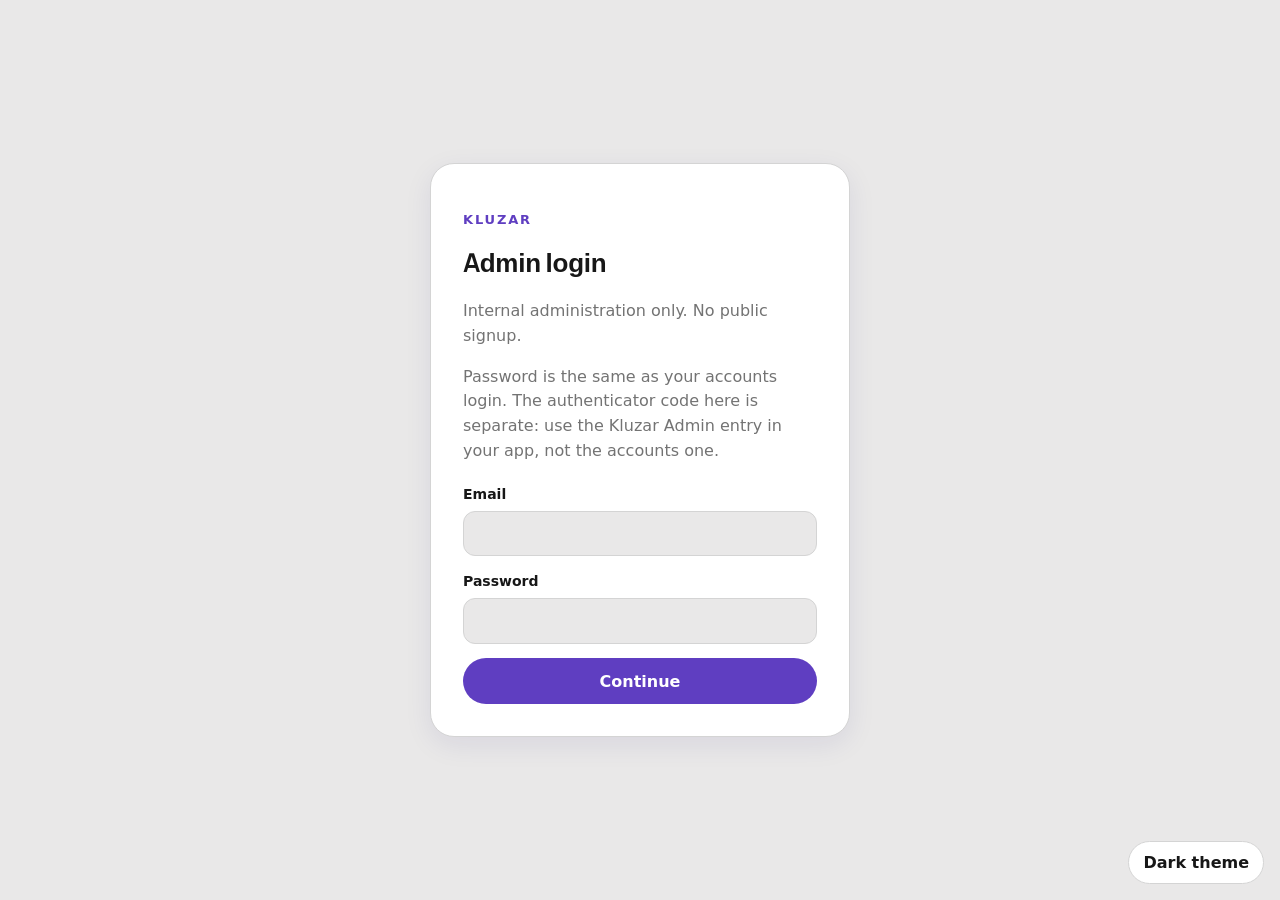
==== index.html @ 503fc42f "Phase 6: service status" ====
<!doctype html>
<html lang="en">
<head>
<meta charset="utf-8" />
<meta name="viewport" content="width=device-width, initial-scale=1" />
<meta name="robots" content="noindex, nofollow" />
<meta name="theme-color" content="#171717" />
<meta http-equiv="Content-Security-Policy" content="default-src 'self'; script-src 'self'; style-src 'self'; img-src 'self'; font-src 'self'; connect-src 'self' https://account-api.kluzar.com https://admin-api.kluzar.com; manifest-src 'self'; worker-src 'self'; frame-ancestors 'none'; base-uri 'self'; form-action 'self'" />
<title>Kluzar Admin</title>
<link rel="manifest" href="/manifest.webmanifest" />
<link rel="icon" href="/favicon.png" />
  <script type="module" crossorigin src="/assets/index-BtaqS2_x.js"></script>
  <link rel="stylesheet" crossorigin href="/assets/index-BI5-m9dw.css">
</head>
<body>
<div id="root"></div>
</body>
</html>
---- assets/index-BI5-m9dw.css ----
@font-face{font-family:Inter;font-weight:400;font-display:swap;src:url(/assets/framerusercontent.com/assets/5vvr9Vy74if2I6bQbJvbw7SY1pQ.woff2) format("woff2")}@font-face{font-family:Inter;font-weight:500;font-display:swap;src:url(/assets/framerusercontent.com/assets/5A3Ce6C9YYmCjpQx9M4inSaKU.woff2) format("woff2")}@font-face{font-family:Inter;font-weight:700;font-display:swap;src:url(/assets/framerusercontent.com/assets/DpPBYI0sL4fYLgAkX8KXOPVt7c.woff2) format("woff2")}@font-face{font-family:Manrope;font-weight:500;font-display:swap;src:url(/assets/fonts.gstatic.com/s/manrope/v23/xn7gYHE41ni1AdIRggqxSuXd.woff2) format("woff2")}@font-face{font-family:Manrope;font-weight:700;font-display:swap;src:url(/assets/fonts.gstatic.com/s/manrope/v23/xn7gYHE41ni1AdIRggqxSuXd.woff2) format("woff2")}:root{--bg:#E9E8E8;--card:#ffffff;--text:#171717;--muted:#737373;--border:#d4d4d4;--violet:#5F3EC1;--danger:#b4232a}[data-theme=dark]{--bg:#0f1220;--card:#171a2e;--text:#f2f2f8;--muted:#a7a6bd;--border:#2a2d4d;--violet:#896AE6}*{box-sizing:border-box}body{margin:0;font-family:Inter,system-ui,-apple-system,Segoe UI,Roboto,Helvetica,Arial,sans-serif;background:var(--bg);color:var(--text);line-height:1.55}h1,h2,h3{font-family:Manrope,sans-serif;letter-spacing:-.01em}button,input{font:inherit}button{cursor:pointer}button:disabled{cursor:not-allowed;opacity:.55}a{color:var(--violet)}.brand{font-weight:800;letter-spacing:.14em;font-size:13px;color:var(--violet)}.muted{color:var(--muted)}.login-shell{min-height:100vh;display:flex;align-items:center;justify-content:center;padding:24px}.login-card{background:var(--card);border:1px solid var(--border);border-radius:24px;padding:32px;width:100%;max-width:420px;box-shadow:0 8px 28px #14127214}.login-card h1{margin:8px 0 4px;font-size:26px}.login-card form{display:flex;flex-direction:column;gap:14px;margin-top:20px}.field{display:flex;flex-direction:column;gap:6px;font-weight:600;font-size:14px}.field input{padding:11px 14px;border:1px solid var(--border);border-radius:12px;background:var(--bg);color:var(--text)}.btn-primary{background:var(--violet);color:#fff;border:0;border-radius:999px;padding:11px 20px;font-weight:700}.btn-primary:hover{filter:brightness(1.07)}.btn-secondary{background:var(--card);color:var(--text);border:1px solid var(--border);border-radius:999px;padding:8px 14px;font-weight:600}.alert{padding:12px 14px;border-radius:12px}.alert.error{background:#b4232a17;color:var(--danger)}.shell{max-width:960px;margin:0 auto;padding:28px}.topbar{display:flex;align-items:center;justify-content:space-between;margin-bottom:20px}.card{background:var(--card);border:1px solid var(--border);border-radius:24px;padding:24px;box-shadow:0 8px 28px #14127214}.details{margin-top:16px;display:flex;flex-direction:column;gap:8px}.details p{margin:0}.theme-toggle{position:fixed;right:16px;bottom:16px;z-index:10;background:var(--card);color:var(--text);border:1px solid var(--border);border-radius:999px;padding:8px 14px;font-weight:600}.nav{display:flex;flex-wrap:wrap;gap:8px;margin-bottom:20px}.nav a{background:var(--card);border:1px solid var(--border);border-radius:999px;padding:8px 16px;font-weight:600;text-decoration:none}.nav a:hover{border-color:var(--violet)}.filters{display:flex;flex-wrap:wrap;gap:12px;margin:16px 0}.filters .field{flex:1 1 160px}.stats{display:grid;grid-template-columns:repeat(auto-fit,minmax(120px,1fr));gap:12px;margin:16px 0}.stat{background:var(--bg);border:1px solid var(--border);border-radius:16px;padding:14px;display:flex;flex-direction:column}.stat strong{font-size:24px}.stat span{color:var(--muted);font-size:13px}.table{width:100%;border-collapse:collapse;margin:12px 0}.table th,.table td{text-align:left;padding:9px 10px;border-bottom:1px solid var(--border);font-size:14px}.table th{color:var(--muted)}.pager{display:flex;align-items:center;gap:12px;margin-top:16px}.qr-box{display:flex;justify-content:center;margin:8px 0}.qr-box img{width:220px;height:220px;background:#fff;border-radius:16px}.recovery-list{list-style:none;padding:0;display:grid;grid-template-columns:1fr 1fr;gap:8px;margin:16px 0}.recovery-list code{background:var(--bg);border:1px solid var(--border);border-radius:8px;padding:6px 10px;display:block;text-align:center}
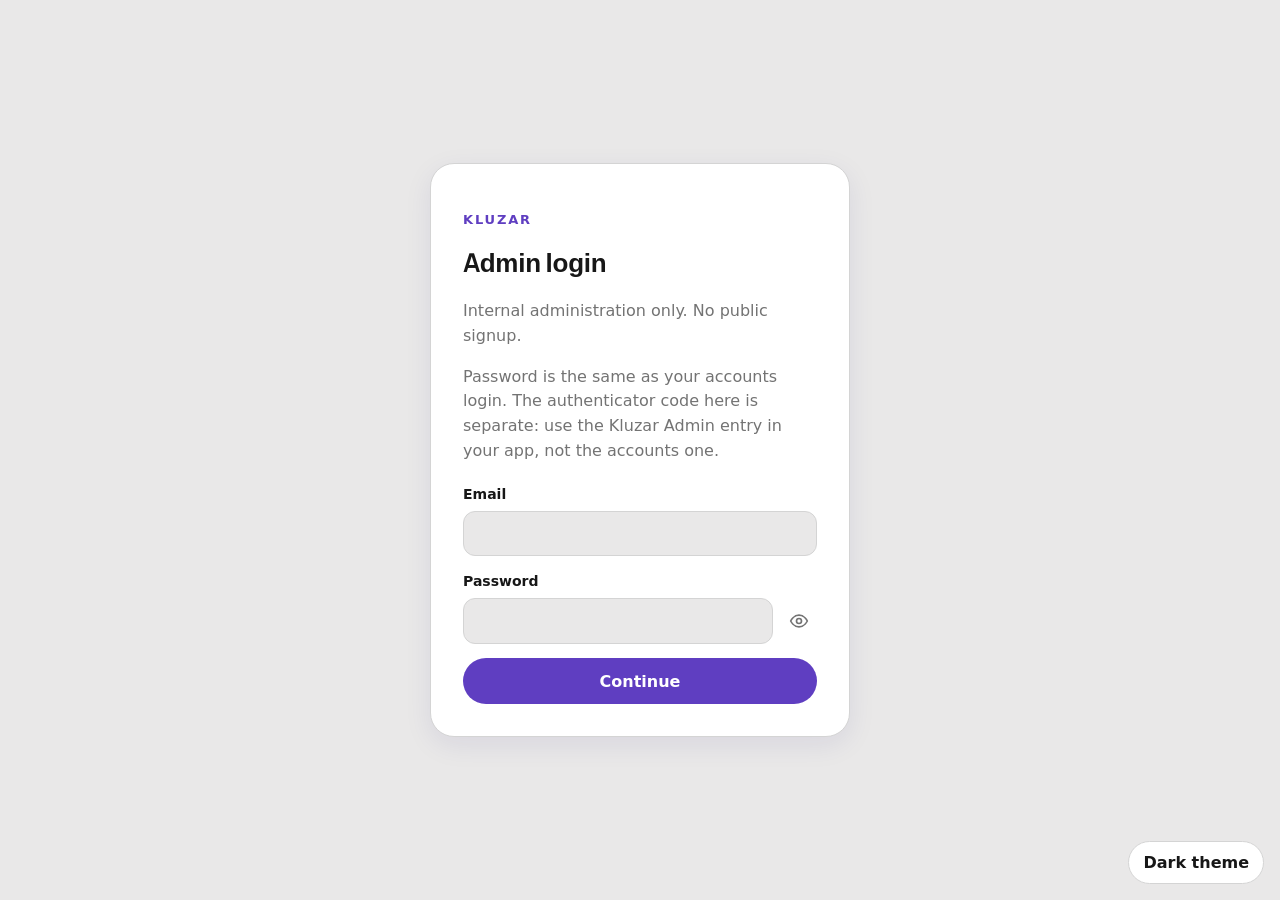
==== commit 9700d4b9: "Login password show/hide eye toggle" ====
--- a/index.html
+++ b/index.html
@@ -9,8 +9,8 @@
 <title>Kluzar Admin</title>
 <link rel="manifest" href="/manifest.webmanifest" />
 <link rel="icon" href="/favicon.png" />
-  <script type="module" crossorigin src="/assets/index-BtaqS2_x.js"></script>
-  <link rel="stylesheet" crossorigin href="/assets/index-BI5-m9dw.css">
+  <script type="module" crossorigin src="/assets/index-CmBhXUw_.js"></script>
+  <link rel="stylesheet" crossorigin href="/assets/index-D2Z0ZpsU.css">
 </head>
 <body>
 <div id="root"></div>
--- a/assets/index-D2Z0ZpsU.css
+++ b/assets/index-D2Z0ZpsU.css
@@ -0,0 +1 @@
+@font-face{font-family:Inter;font-weight:400;font-display:swap;src:url(/assets/framerusercontent.com/assets/5vvr9Vy74if2I6bQbJvbw7SY1pQ.woff2) format("woff2")}@font-face{font-family:Inter;font-weight:500;font-display:swap;src:url(/assets/framerusercontent.com/assets/5A3Ce6C9YYmCjpQx9M4inSaKU.woff2) format("woff2")}@font-face{font-family:Inter;font-weight:700;font-display:swap;src:url(/assets/framerusercontent.com/assets/DpPBYI0sL4fYLgAkX8KXOPVt7c.woff2) format("woff2")}@font-face{font-family:Manrope;font-weight:500;font-display:swap;src:url(/assets/fonts.gstatic.com/s/manrope/v23/xn7gYHE41ni1AdIRggqxSuXd.woff2) format("woff2")}@font-face{font-family:Manrope;font-weight:700;font-display:swap;src:url(/assets/fonts.gstatic.com/s/manrope/v23/xn7gYHE41ni1AdIRggqxSuXd.woff2) format("woff2")}:root{--bg:#E9E8E8;--card:#ffffff;--text:#171717;--muted:#737373;--border:#d4d4d4;--violet:#5F3EC1;--danger:#b4232a}[data-theme=dark]{--bg:#0f1220;--card:#171a2e;--text:#f2f2f8;--muted:#a7a6bd;--border:#2a2d4d;--violet:#896AE6}*{box-sizing:border-box}body{margin:0;font-family:Inter,system-ui,-apple-system,Segoe UI,Roboto,Helvetica,Arial,sans-serif;background:var(--bg);color:var(--text);line-height:1.55}h1,h2,h3{font-family:Manrope,sans-serif;letter-spacing:-.01em}button,input{font:inherit}button{cursor:pointer}button:disabled{cursor:not-allowed;opacity:.55}a{color:var(--violet)}.brand{font-weight:800;letter-spacing:.14em;font-size:13px;color:var(--violet)}.muted{color:var(--muted)}.login-shell{min-height:100vh;display:flex;align-items:center;justify-content:center;padding:24px}.login-card{background:var(--card);border:1px solid var(--border);border-radius:24px;padding:32px;width:100%;max-width:420px;box-shadow:0 8px 28px #14127214}.login-card h1{margin:8px 0 4px;font-size:26px}.login-card form{display:flex;flex-direction:column;gap:14px;margin-top:20px}.field{display:flex;flex-direction:column;gap:6px;font-weight:600;font-size:14px}.field input{padding:11px 14px;border:1px solid var(--border);border-radius:12px;background:var(--bg);color:var(--text)}.password-row{display:flex;gap:8px;align-items:center}.password-row input{flex:1}.eye-btn{background:none;border:0;cursor:pointer;padding:8px;color:var(--muted);display:flex;align-items:center}.btn-primary{background:var(--violet);color:#fff;border:0;border-radius:999px;padding:11px 20px;font-weight:700}.btn-primary:hover{filter:brightness(1.07)}.btn-secondary{background:var(--card);color:var(--text);border:1px solid var(--border);border-radius:999px;padding:8px 14px;font-weight:600}.alert{padding:12px 14px;border-radius:12px}.alert.error{background:#b4232a17;color:var(--danger)}.shell{max-width:960px;margin:0 auto;padding:28px}.topbar{display:flex;align-items:center;justify-content:space-between;margin-bottom:20px}.card{background:var(--card);border:1px solid var(--border);border-radius:24px;padding:24px;box-shadow:0 8px 28px #14127214}.details{margin-top:16px;display:flex;flex-direction:column;gap:8px}.details p{margin:0}.theme-toggle{position:fixed;right:16px;bottom:16px;z-index:10;background:var(--card);color:var(--text);border:1px solid var(--border);border-radius:999px;padding:8px 14px;font-weight:600}.nav{display:flex;flex-wrap:wrap;gap:8px;margin-bottom:20px}.nav a{background:var(--card);border:1px solid var(--border);border-radius:999px;padding:8px 16px;font-weight:600;text-decoration:none}.nav a:hover{border-color:var(--violet)}.filters{display:flex;flex-wrap:wrap;gap:12px;margin:16px 0}.filters .field{flex:1 1 160px}.stats{display:grid;grid-template-columns:repeat(auto-fit,minmax(120px,1fr));gap:12px;margin:16px 0}.stat{background:var(--bg);border:1px solid var(--border);border-radius:16px;padding:14px;display:flex;flex-direction:column}.stat strong{font-size:24px}.stat span{color:var(--muted);font-size:13px}.table{width:100%;border-collapse:collapse;margin:12px 0}.table th,.table td{text-align:left;padding:9px 10px;border-bottom:1px solid var(--border);font-size:14px}.table th{color:var(--muted)}.pager{display:flex;align-items:center;gap:12px;margin-top:16px}.qr-box{display:flex;justify-content:center;margin:8px 0}.qr-box img{width:220px;height:220px;background:#fff;border-radius:16px}.recovery-list{list-style:none;padding:0;display:grid;grid-template-columns:1fr 1fr;gap:8px;margin:16px 0}.recovery-list code{background:var(--bg);border:1px solid var(--border);border-radius:8px;padding:6px 10px;display:block;text-align:center}
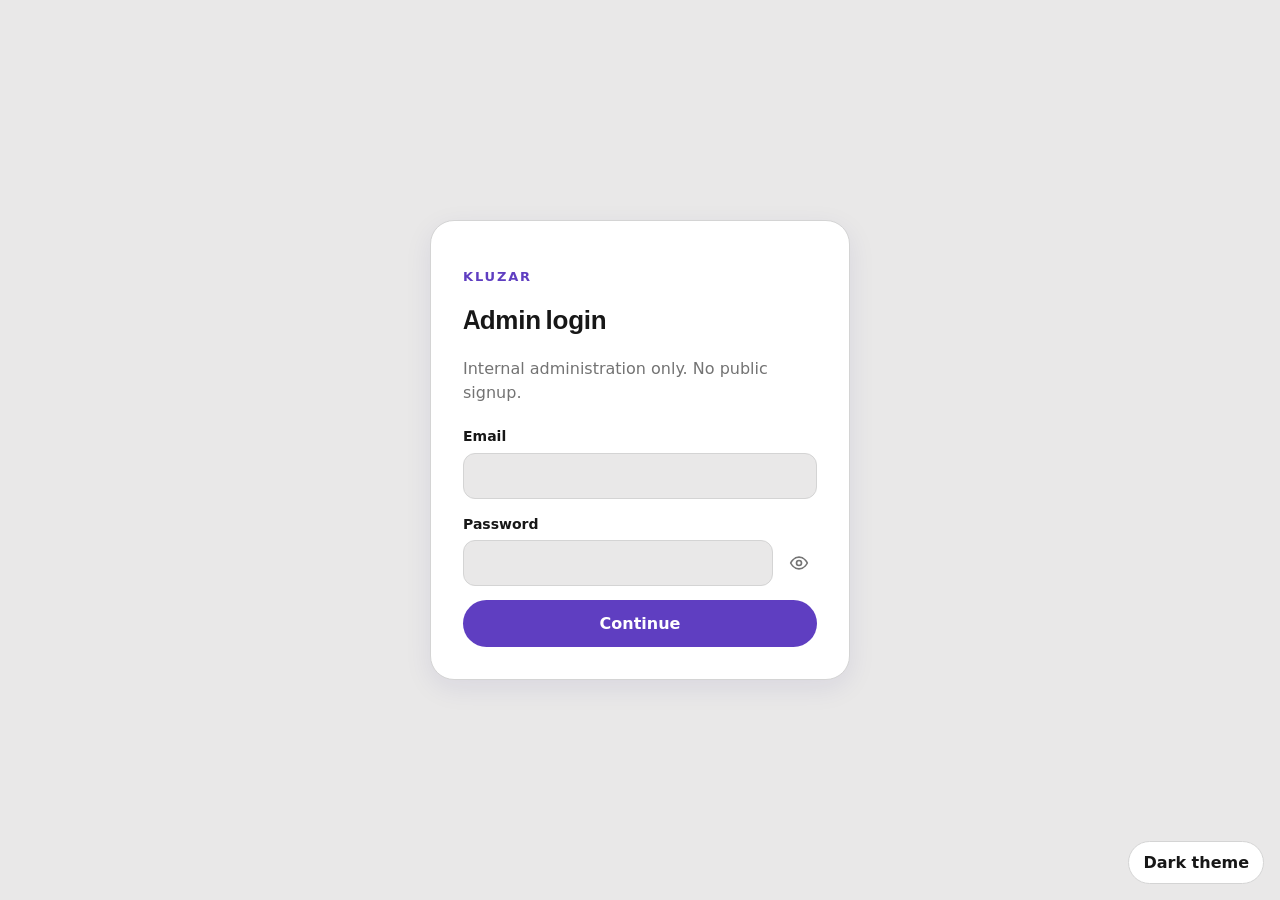
==== commit 0fa5e1e4: "Remove internal explanations from admin login page" ====
--- a/index.html
+++ b/index.html
@@ -9,7 +9,7 @@
 <title>Kluzar Admin</title>
 <link rel="manifest" href="/manifest.webmanifest" />
 <link rel="icon" href="/favicon.png" />
-  <script type="module" crossorigin src="/assets/index-CmBhXUw_.js"></script>
+  <script type="module" crossorigin src="/assets/index-B40PZNTB.js"></script>
   <link rel="stylesheet" crossorigin href="/assets/index-D2Z0ZpsU.css">
 </head>
 <body>
